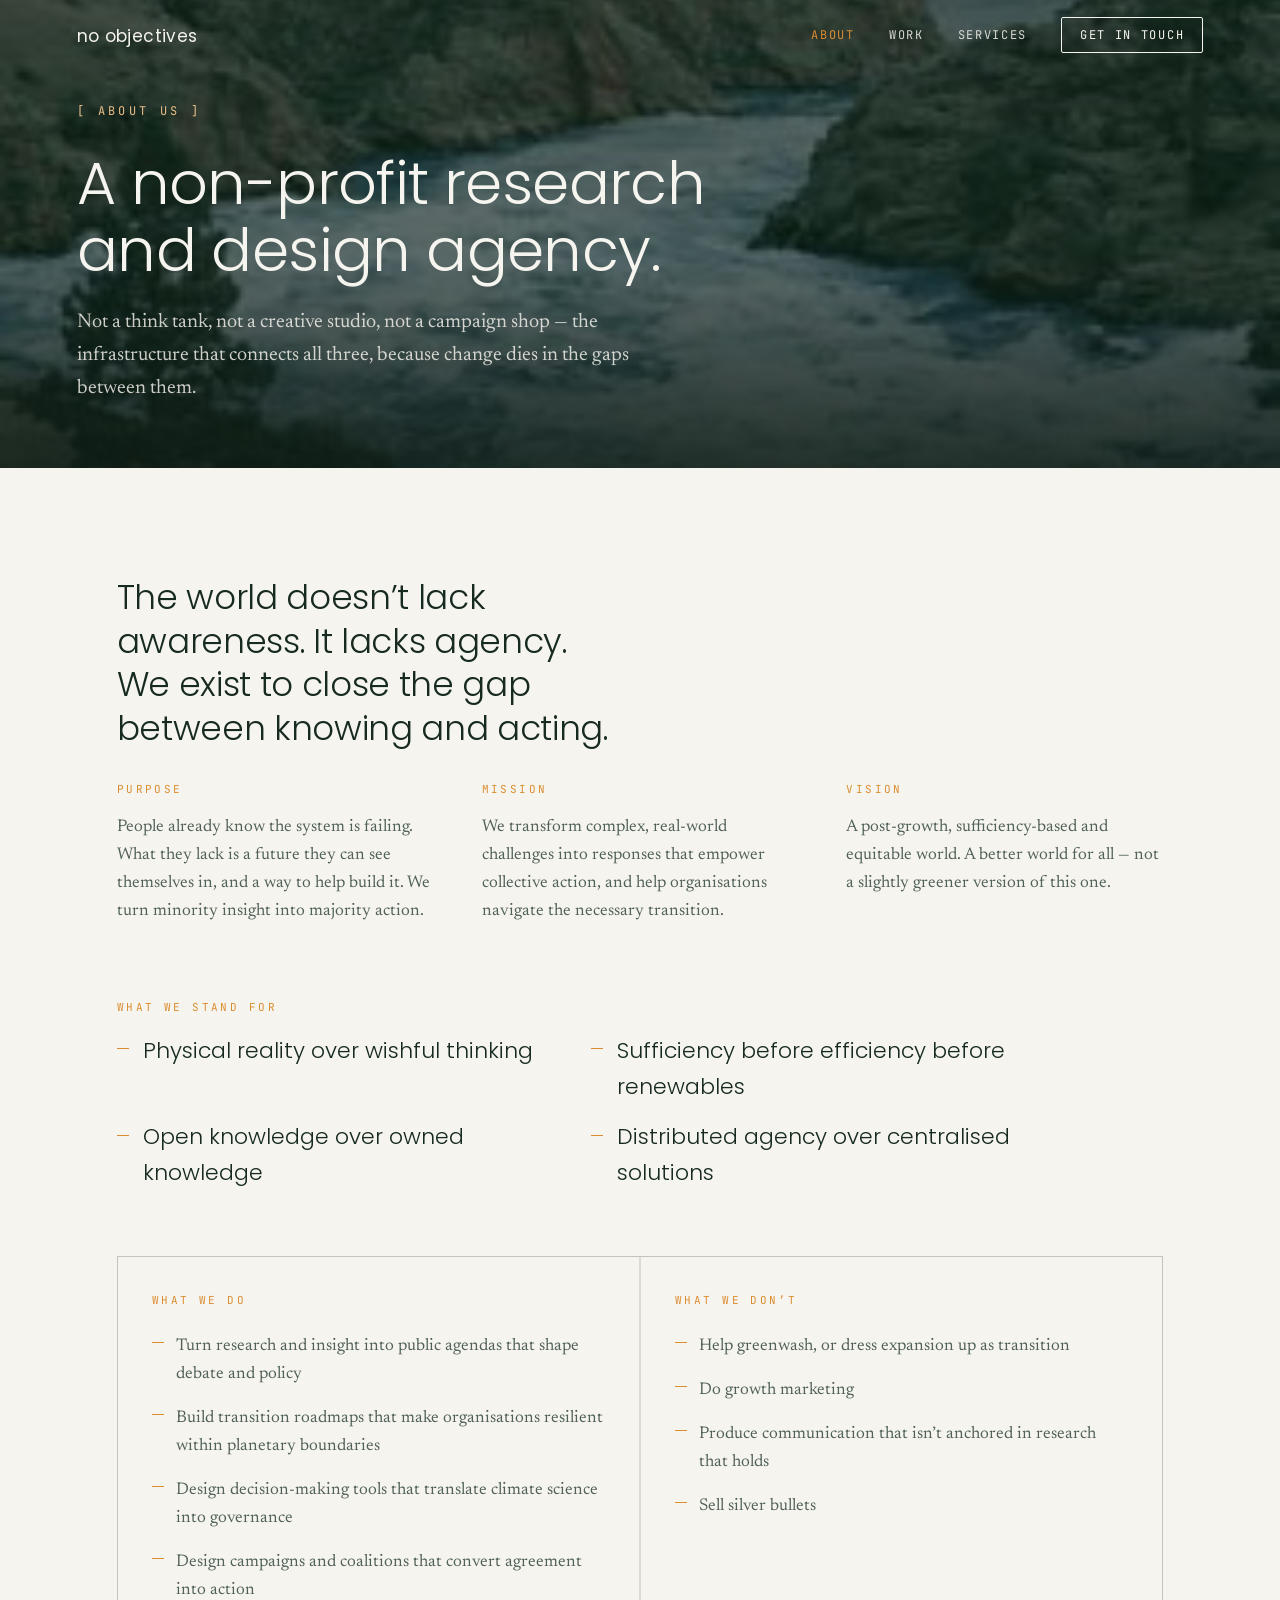
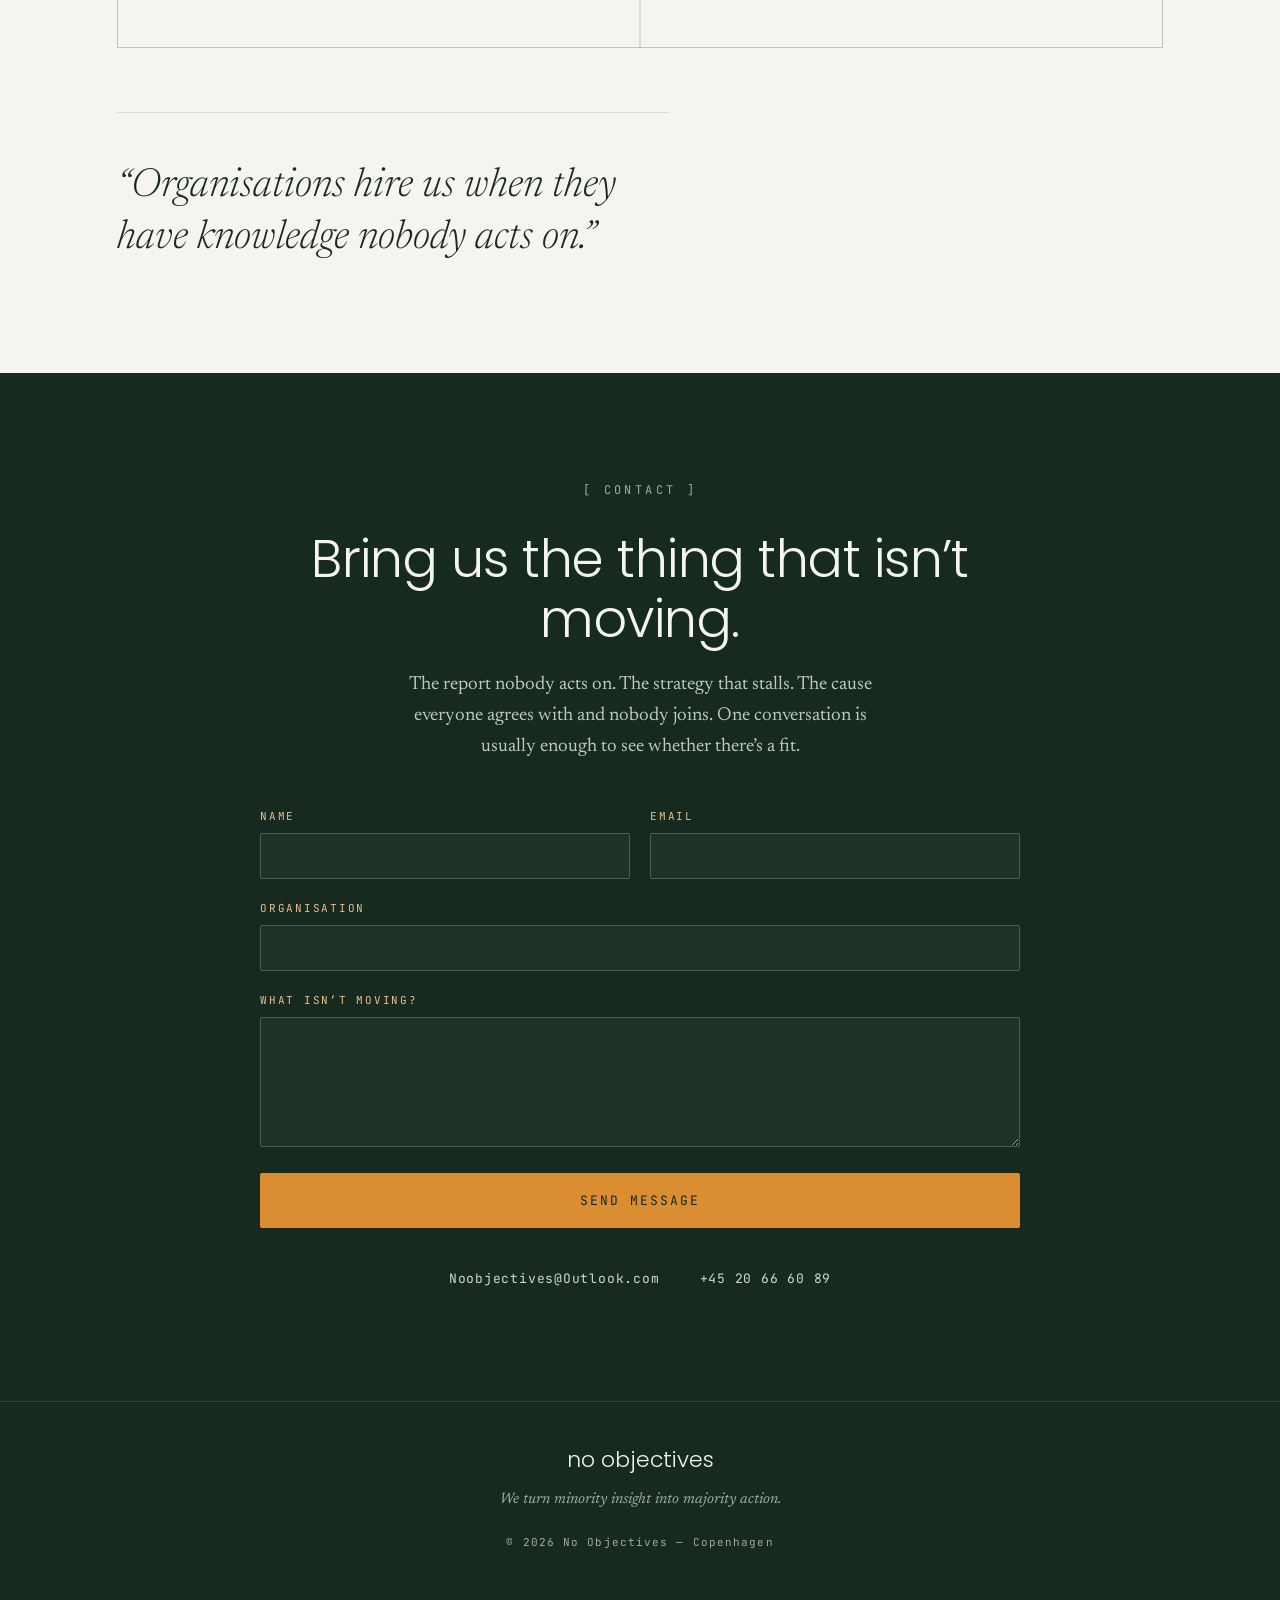
==== about.html @ 053c0f19 "Split site into separate pages, each ending in a contact form Restructure the single scroll into fiv" ====
<!DOCTYPE html>
<html lang="en">
<head>
  <meta charset="UTF-8">
  <meta name="viewport" content="width=device-width, initial-scale=1.0">
  <title>About — No Objectives</title>
  <meta name="description" content="A non-profit research and design agency — the infrastructure that connects research, design and mobilisation.">
  <link rel="preconnect" href="https://fonts.googleapis.com">
  <link rel="preconnect" href="https://fonts.gstatic.com" crossorigin>
  <link href="https://fonts.googleapis.com/css2?family=JetBrains+Mono:wght@400;500&family=Newsreader:ital,opsz,wght@0,6..72,300;0,6..72,400;0,6..72,500;1,6..72,400&family=Poppins:wght@300;400;500&display=swap" rel="stylesheet">
  <link rel="stylesheet" href="css/style.css">
</head>
<body>
  <nav id="nav">
    <a href="index.html" class="nav-logo">no objectives</a>
    <ul class="nav-links">
      <li><a href="about.html" class="active">About</a></li>
      <li><a href="work.html">Work</a></li>
      <li><a href="services.html">Services</a></li>
      <li><a href="contact.html" class="nav-cta">Get in touch</a></li>
    </ul>
    <button class="nav-toggle" id="nav-toggle" aria-label="Toggle menu" aria-expanded="false">
      <span></span><span></span>
    </button>
  </nav>
  <header class="page-header">
    <img class="page-header-img" src="images/about.jpg" alt="A river winding through a green valley with a small tent on its bank">
    <div class="page-header-inner">
      <p class="eyebrow">[ About us ]</p>
      <h1 class="page-title">A non-profit research and design agency.</h1>
      <p class="page-intro">Not a think tank, not a creative studio, not a campaign shop &mdash; the infrastructure that connects all three, because change dies in the gaps between them.</p>
    </div>
  </header>
  <main>
    <section class="section reveal">
      <p class="about-lead">The world doesn&rsquo;t lack awareness. It lacks agency. We exist to close the gap between knowing and acting.</p>
      <div class="about-grid">
        <div class="about-block">
          <p class="about-label">Purpose</p>
          <p class="about-text">People already know the system is failing. What they lack is a future they can see themselves in, and a way to help build it. We turn minority insight into majority action.</p>
        </div>
        <div class="about-block">
          <p class="about-label">Mission</p>
          <p class="about-text">We transform complex, real-world challenges into responses that empower collective action, and help organisations navigate the necessary transition.</p>
        </div>
        <div class="about-block">
          <p class="about-label">Vision</p>
          <p class="about-text">A post-growth, sufficiency-based and equitable world. A better world for all &mdash; not a slightly greener version of this one.</p>
        </div>
      </div>

      <div class="about-values">
        <p class="about-label">What we stand for</p>
        <ul class="values-list">
          <li>Physical reality over wishful thinking</li>
          <li>Sufficiency before efficiency before renewables</li>
          <li>Open knowledge over owned knowledge</li>
          <li>Distributed agency over centralised solutions</li>
        </ul>
      </div>

      <div class="stance">
        <div class="stance-col">
          <p class="about-label">What we do</p>
          <ul>
            <li>Turn research and insight into public agendas that shape debate and policy</li>
            <li>Build transition roadmaps that make organisations resilient within planetary boundaries</li>
            <li>Design decision-making tools that translate climate science into governance</li>
            <li>Design campaigns and coalitions that convert agreement into action</li>
          </ul>
        </div>
        <div class="stance-col">
          <p class="about-label">What we don&rsquo;t</p>
          <ul>
            <li>Help greenwash, or dress expansion up as transition</li>
            <li>Do growth marketing</li>
            <li>Produce communication that isn&rsquo;t anchored in research that holds</li>
            <li>Sell silver bullets</li>
          </ul>
        </div>
      </div>

      <blockquote class="pull-quote">&ldquo;Organisations hire us when they have knowledge nobody acts on.&rdquo;</blockquote>
    </section>
  </main>
  <section id="contact" class="contact-cta reveal">
    <div class="contact-cta-inner">
      <p class="eyebrow eyebrow-light">[ Contact ]</p>
      <h2 class="contact-title">Bring us the thing that isn&rsquo;t moving.</h2>
      <p class="contact-body">The report nobody acts on. The strategy that stalls. The cause everyone agrees with and nobody joins. One conversation is usually enough to see whether there&rsquo;s a fit.</p>
      <form class="cform" action="https://formsubmit.co/Noobjectives@Outlook.com" method="POST">
        <input type="hidden" name="_subject" value="New enquiry from noobjectives.com">
        <input type="hidden" name="_template" value="table">
        <input type="hidden" name="_captcha" value="false">
        <input type="text" name="_honey" class="cform-honey" tabindex="-1" autocomplete="off" aria-hidden="true">
        <div class="cform-grid">
          <div class="cform-field">
            <label for="about-name">Name</label>
            <input id="about-name" name="name" type="text" autocomplete="name" required>
          </div>
          <div class="cform-field">
            <label for="about-email">Email</label>
            <input id="about-email" name="email" type="email" autocomplete="email" required>
          </div>
          <div class="cform-field cform-span">
            <label for="about-org">Organisation</label>
            <input id="about-org" name="organisation" type="text" autocomplete="organization">
          </div>
          <div class="cform-field cform-span">
            <label for="about-msg">What isn&rsquo;t moving?</label>
            <textarea id="about-msg" name="message" rows="5" required></textarea>
          </div>
        </div>
        <button type="submit" class="btn btn-primary btn-lg">Send message</button>
      </form>
      <div class="contact-quick">
        <a href="mailto:Noobjectives@Outlook.com">Noobjectives@Outlook.com</a>
        <a href="tel:+4520666089">+45 20 66 60 89</a>
      </div>
    </div>
  </section>
  <footer class="footer">
    <p class="footer-logo">no objectives</p>
    <p class="footer-tag">We turn minority insight into majority action.</p>
    <p class="footer-copy">&copy; <span id="year"></span> No Objectives &mdash; Copenhagen</p>
  </footer>
  <script src="js/app.js"></script>
</body>
</html>
---- css/style.css ----
/* ═══════════════════════════════════════════════════════════
   No Objectives — brand site
   Palette & type follow the July 2026 brand strategy.
   ═══════════════════════════════════════════════════════════ */

:root {
  /* Brand colours */
  --petrol:      #162A1F;  /* Petroleum green — text & dark bg  */
  --petrol-soft: #213b2d;
  --light-white: #F6F4EE;  /* Light white — main background     */
  --off-white:   #EAE7D8;  /* Off-white — panels                */
  --chalkstone:  #D8CAB0;  /* Chalkstone                        */
  --dusty-green: #506157;  /* Dusty Green — secondary text      */
  --sage:        #A4AA9C;  /* Sage — muted                      */
  --street-grey: #2C3E48;
  --dusty-blue:  #4E595F;
  --amber:       #DA8D31;  /* Amber — accent                    */
  --amber-dim:   #E9BE89;

  /* Roles */
  --bg:      var(--light-white);
  --ink:     var(--petrol);
  --muted:   var(--dusty-green);
  --faint:   var(--sage);
  --accent:  var(--amber);
  --line:    rgba(22, 42, 31, 0.12);

  /* Type */
  --sans:  'Poppins', system-ui, sans-serif;      /* display / headlines */
  --serif: 'Newsreader', Georgia, serif;          /* reading text        */
  --mono:  'JetBrains Mono', ui-monospace, monospace; /* labels / captions */

  --nav-h: 72px;
  --edge:  clamp(20px, 6vw, 120px);
  --maxw:  1200px;
}

*, *::before, *::after { box-sizing: border-box; margin: 0; padding: 0; }

html { scroll-behavior: smooth; }

body {
  font-family: var(--serif);
  background: var(--bg);
  color: var(--ink);
  font-size: 17px;
  line-height: 1.65;
  -webkit-font-smoothing: antialiased;
  text-rendering: optimizeLegibility;
}

img { display: block; max-width: 100%; }
a   { color: inherit; text-decoration: none; }

/* ─── Shared type helpers ─────────────────────────────────── */
.eyebrow {
  font-family: var(--mono);
  font-size: 12px;
  letter-spacing: 0.28em;
  text-transform: uppercase;
  color: var(--muted);
  margin-bottom: 28px;
}
.eyebrow-light { color: var(--sage); }

.section-title {
  font-family: var(--sans);
  font-weight: 300;
  font-size: clamp(24px, 3.4vw, 40px);
  line-height: 1.22;
  letter-spacing: -0.01em;
  max-width: 20ch;
}

/* ─── Buttons ─────────────────────────────────────────────── */
.btn {
  display: inline-flex;
  align-items: center;
  justify-content: center;
  font-family: var(--mono);
  font-size: 12px;
  letter-spacing: 0.16em;
  text-transform: uppercase;
  padding: 15px 30px;
  border: 1px solid transparent;
  border-radius: 2px;
  cursor: pointer;
  transition: background .25s ease, color .25s ease, border-color .25s ease, transform .25s ease;
}
.btn-lg { padding: 18px 40px; font-size: 13px; }

.btn-primary {
  background: var(--amber);
  color: var(--petrol);
}
.btn-primary:hover { background: #c67d24; transform: translateY(-2px); }

.btn-ghost {
  background: transparent;
  border-color: var(--ink);
  color: var(--ink);
}
.btn-ghost:hover { background: var(--ink); color: var(--light-white); }

.btn-ghost-light {
  border-color: rgba(246,244,238,0.5);
  color: var(--light-white);
}
.btn-ghost-light:hover { background: var(--light-white); color: var(--petrol); border-color: var(--light-white); }

/* ─── Navigation ──────────────────────────────────────────── */
nav {
  position: fixed;
  top: 0; left: 0; right: 0;
  height: var(--nav-h);
  display: flex;
  align-items: center;
  justify-content: space-between;
  padding: 0 var(--edge);
  z-index: 100;
  transition: background .3s ease, box-shadow .3s ease, backdrop-filter .3s ease;
}
nav.scrolled {
  background: rgba(246,244,238,0.9);
  backdrop-filter: blur(10px);
  box-shadow: 0 1px 0 var(--line);
}

.nav-logo {
  font-family: var(--sans);
  font-weight: 400;
  font-size: 17px;
  letter-spacing: 0.02em;
  color: var(--light-white);
  transition: color .3s ease;
}
nav.scrolled .nav-logo { color: var(--ink); }

.nav-links {
  display: flex;
  align-items: center;
  gap: 34px;
  list-style: none;
}
.nav-links a {
  font-family: var(--mono);
  font-size: 12px;
  letter-spacing: 0.14em;
  text-transform: uppercase;
  color: var(--light-white);
  opacity: 0.85;
  transition: color .3s ease, opacity .2s ease;
}
.nav-links a:hover { opacity: 1; }
nav.scrolled .nav-links a { color: var(--ink); }

.nav-cta {
  border: 1px solid currentColor;
  padding: 9px 18px;
  border-radius: 2px;
  opacity: 1 !important;
}
.nav-cta:hover { background: var(--amber); border-color: var(--amber); color: var(--petrol) !important; }

.nav-toggle {
  display: none;
  flex-direction: column;
  gap: 5px;
  background: none;
  border: none;
  cursor: pointer;
  padding: 6px;
}
.nav-toggle span {
  width: 24px; height: 1.5px;
  background: var(--light-white);
  transition: background .3s ease, transform .3s ease, opacity .3s ease;
}
nav.scrolled .nav-toggle span { background: var(--ink); }

/* ─── Hero ────────────────────────────────────────────────── */
.hero {
  position: relative;
  min-height: 100vh;
  min-height: 100svh;
  display: flex;
  flex-direction: column;
  justify-content: center;
  align-items: flex-start;
  padding: var(--nav-h) var(--edge) 0;
  overflow: hidden;
  color: var(--light-white);
}
.hero-photo {
  position: absolute;
  inset: 0;
  width: 100%; height: 100%;
  object-fit: cover;
  z-index: 0;
}
.hero-scrim {
  /* darkening for text legibility over a bright photo */
  position: absolute;
  inset: 0;
  z-index: 1;
  background:
    linear-gradient(90deg, rgba(15,28,21,0.78) 0%, rgba(15,28,21,0.42) 48%, rgba(15,28,21,0.18) 100%),
    linear-gradient(0deg,  rgba(15,28,21,0.55) 0%, rgba(15,28,21,0.05) 45%, transparent 70%);
}

.hero-inner {
  position: relative;
  z-index: 2;
  max-width: 900px;
}
.hero-logo {
  font-family: var(--sans);
  font-weight: 300;
  font-size: clamp(34px, 7vw, 82px);
  letter-spacing: 0.01em;
  line-height: 1;
  margin-bottom: 28px;
}
.hero-tagline {
  font-family: var(--serif);
  font-weight: 300;
  font-size: clamp(20px, 3vw, 34px);
  line-height: 1.35;
  max-width: 22ch;
  margin-bottom: 18px;
}
.hero-sub {
  font-family: var(--mono);
  font-size: clamp(12px, 1.4vw, 14px);
  letter-spacing: 0.04em;
  line-height: 1.7;
  color: rgba(246,244,238,0.82);
  max-width: 46ch;
  margin-bottom: 40px;
}
.hero-actions { display: flex; flex-wrap: wrap; gap: 14px; }

.scroll-cue {
  position: absolute;
  bottom: 30px;
  left: 50%;
  transform: translateX(-50%);
  z-index: 2;
  display: flex;
  flex-direction: column;
  align-items: center;
  gap: 8px;
  font-family: var(--mono);
  font-size: 10px;
  letter-spacing: 0.28em;
  text-transform: uppercase;
  color: rgba(246,244,238,0.75);
}
.scroll-cue svg { animation: bob 2s ease-in-out infinite; }
@keyframes bob { 0%,100% { transform: translateY(0); } 50% { transform: translateY(6px); } }

/* ─── Section scaffolding ─────────────────────────────────── */
.section {
  padding: clamp(72px, 12vh, 150px) var(--edge);
  max-width: var(--maxw);
  margin: 0 auto;
}
.section-head { margin-bottom: 60px; }

/* ─── Intro ───────────────────────────────────────────────── */
.intro {
  padding: clamp(80px, 14vh, 170px) var(--edge);
  max-width: var(--maxw);
  margin: 0 auto;
}
.intro-lead {
  font-family: var(--sans);
  font-weight: 300;
  font-size: clamp(22px, 3.2vw, 38px);
  line-height: 1.28;
  letter-spacing: -0.01em;
  max-width: 24ch;
  margin-bottom: 30px;
}
.intro-body {
  font-size: clamp(16px, 1.8vw, 19px);
  color: var(--muted);
  max-width: 60ch;
  margin-bottom: 64px;
}

.nav-cards {
  display: grid;
  grid-template-columns: repeat(2, 1fr);
  gap: 2px;
  background: var(--line);
  border: 1px solid var(--line);
}
.nav-card {
  position: relative;
  background: var(--bg);
  padding: 38px 34px 34px;
  min-height: 190px;
  display: flex;
  flex-direction: column;
  transition: background .3s ease, transform .3s ease;
}
.nav-card:hover { background: var(--off-white); }
.nav-card-index {
  font-family: var(--mono);
  font-size: 12px;
  letter-spacing: 0.2em;
  color: var(--amber);
  margin-bottom: auto;
}
.nav-card-title {
  font-family: var(--sans);
  font-weight: 400;
  font-size: clamp(22px, 2.6vw, 30px);
  margin-top: 30px;
}
.nav-card-desc {
  font-family: var(--mono);
  font-size: 12px;
  letter-spacing: 0.03em;
  color: var(--muted);
  margin-top: 8px;
}
.nav-card-arrow {
  position: absolute;
  top: 34px; right: 34px;
  font-size: 22px;
  color: var(--ink);
  transition: transform .3s ease;
}
.nav-card:hover .nav-card-arrow { transform: translate(4px, -4px); }

/* ─── About ───────────────────────────────────────────────── */
.about-grid {
  display: grid;
  grid-template-columns: repeat(3, 1fr);
  gap: 48px;
  margin-bottom: 72px;
}
.about-label {
  font-family: var(--mono);
  font-size: 11px;
  letter-spacing: 0.22em;
  text-transform: uppercase;
  color: var(--amber);
  margin-bottom: 16px;
}
.about-text { color: var(--muted); }

.about-values { margin-bottom: 64px; }
.values-list {
  list-style: none;
  display: grid;
  grid-template-columns: repeat(2, 1fr);
  gap: 14px 48px;
  max-width: 900px;
}
.values-list li {
  font-family: var(--sans);
  font-weight: 300;
  font-size: clamp(17px, 2vw, 22px);
  padding-left: 26px;
  position: relative;
}
.values-list li::before {
  content: "";
  position: absolute;
  left: 0; top: 0.7em;
  width: 12px; height: 1px;
  background: var(--amber);
}

.pull-quote {
  font-family: var(--serif);
  font-style: italic;
  font-weight: 300;
  font-size: clamp(22px, 3.6vw, 40px);
  line-height: 1.3;
  color: var(--ink);
  border-top: 1px solid var(--line);
  padding-top: 48px;
  max-width: 24ch;
}

/* ─── Work ────────────────────────────────────────────────── */
.work-list {
  border-top: 1px solid var(--line);
}
.work-item {
  display: grid;
  grid-template-columns: 300px 1fr;
  gap: 40px;
  padding: 44px 0;
  border-bottom: 1px solid var(--line);
  transition: padding-left .35s ease;
}
.work-item:hover { padding-left: 12px; }
.work-meta { display: flex; flex-direction: column; gap: 12px; }
.work-tag {
  align-self: flex-start;
  font-family: var(--mono);
  font-size: 11px;
  letter-spacing: 0.14em;
  text-transform: uppercase;
  color: var(--petrol);
  background: var(--chalkstone);
  padding: 5px 12px;
  border-radius: 2px;
}
.work-collab {
  font-family: var(--mono);
  font-size: 11px;
  letter-spacing: 0.03em;
  color: var(--faint);
  line-height: 1.6;
}
.work-title {
  font-family: var(--sans);
  font-weight: 400;
  font-size: clamp(21px, 2.6vw, 30px);
  line-height: 1.2;
  margin-bottom: 8px;
}
.work-tagline {
  font-family: var(--serif);
  font-style: italic;
  font-size: clamp(16px, 1.8vw, 19px);
  color: var(--amber);
  margin-bottom: 14px;
}
.work-desc { color: var(--muted); max-width: 62ch; }

/* ─── Services ────────────────────────────────────────────── */
.services-grid {
  display: grid;
  grid-template-columns: repeat(2, 1fr);
  gap: 2px;
  background: var(--line);
  border: 1px solid var(--line);
}
.service-card {
  background: var(--bg);
  padding: 44px 40px;
  display: flex;
  flex-direction: column;
  transition: background .3s ease;
}
.service-card:hover { background: var(--off-white); }
.service-num {
  font-family: var(--mono);
  font-size: 12px;
  letter-spacing: 0.2em;
  color: var(--amber);
  margin-bottom: 24px;
}
.service-title {
  font-family: var(--sans);
  font-weight: 400;
  font-size: clamp(22px, 2.6vw, 28px);
  margin-bottom: 12px;
}
.service-line {
  font-family: var(--serif);
  font-style: italic;
  font-size: 18px;
  color: var(--ink);
  margin-bottom: 16px;
}
.service-desc { color: var(--muted); margin-bottom: 20px; }
.service-for {
  font-family: var(--mono);
  font-size: 11px;
  letter-spacing: 0.03em;
  line-height: 1.7;
  color: var(--faint);
  margin-top: auto;
}
.services-note {
  margin-top: 48px;
  font-family: var(--serif);
  font-size: clamp(16px, 1.8vw, 20px);
  color: var(--muted);
  max-width: 70ch;
  padding-left: 22px;
  border-left: 2px solid var(--amber);
}

/* ─── Contact ─────────────────────────────────────────────── */
.contact {
  background: var(--petrol);
  color: var(--light-white);
  max-width: none;
  text-align: center;
}
.contact-title {
  font-family: var(--sans);
  font-weight: 300;
  font-size: clamp(30px, 5vw, 58px);
  line-height: 1.15;
  letter-spacing: -0.01em;
  margin-bottom: 24px;
}
.contact-body {
  font-size: clamp(16px, 1.9vw, 20px);
  color: rgba(246,244,238,0.78);
  max-width: 52ch;
  margin: 0 auto 44px;
}
.contact-actions {
  display: flex;
  justify-content: center;
  flex-wrap: wrap;
  gap: 14px;
  margin-bottom: 70px;
}
.contact-details {
  display: flex;
  justify-content: center;
  flex-wrap: wrap;
  gap: 2px;
  max-width: 720px;
  margin: 0 auto;
  border: 1px solid rgba(246,244,238,0.18);
}
.contact-detail {
  flex: 1 1 260px;
  padding: 30px;
  display: flex;
  flex-direction: column;
  gap: 8px;
  transition: background .3s ease;
}
.contact-detail:hover { background: rgba(246,244,238,0.06); }
.contact-detail + .contact-detail { border-left: 1px solid rgba(246,244,238,0.18); }
.contact-detail-label {
  font-family: var(--mono);
  font-size: 11px;
  letter-spacing: 0.22em;
  text-transform: uppercase;
  color: var(--amber-dim);
}
.contact-detail-value {
  font-family: var(--sans);
  font-weight: 300;
  font-size: clamp(17px, 2.2vw, 24px);
  word-break: break-word;
}

/* ─── Footer ──────────────────────────────────────────────── */
.footer {
  background: var(--petrol);
  color: var(--sage);
  padding: 40px var(--edge) 56px;
  border-top: 1px solid rgba(246,244,238,0.12);
  text-align: center;
}
.footer-logo {
  font-family: var(--sans);
  font-weight: 300;
  font-size: 22px;
  color: var(--light-white);
  margin-bottom: 10px;
}
.footer-tag {
  font-family: var(--serif);
  font-style: italic;
  font-size: 15px;
  margin-bottom: 20px;
}
.footer-copy {
  font-family: var(--mono);
  font-size: 11px;
  letter-spacing: 0.1em;
}

/* ─── Nav active state (multi-page) ───────────────────────── */
.nav-links a.active { opacity: 1; color: var(--amber); }
nav.scrolled .nav-links a.active { color: var(--amber); }

/* ─── Inner page header (banner) ──────────────────────────── */
.page-header {
  position: relative;
  min-height: 52vh;
  display: flex;
  align-items: flex-end;
  padding: var(--nav-h) var(--edge) clamp(40px, 7vh, 80px);
  overflow: hidden;
  color: var(--light-white);
}
.page-header-img {
  position: absolute; inset: 0;
  width: 100%; height: 100%;
  object-fit: cover;
  z-index: 0;
}
.page-header::after {
  content: "";
  position: absolute; inset: 0; z-index: 1;
  background:
    linear-gradient(0deg, rgba(15,28,21,0.88) 0%, rgba(15,28,21,0.55) 45%, rgba(15,28,21,0.62) 100%);
}
.page-header-inner { position: relative; z-index: 2; max-width: var(--maxw); margin: 0 auto; width: 100%; }
.page-header .eyebrow { color: var(--amber-dim); }
.page-title {
  font-family: var(--sans);
  font-weight: 300;
  font-size: clamp(30px, 5.2vw, 60px);
  line-height: 1.12;
  letter-spacing: -0.01em;
  max-width: 20ch;
}
.page-intro {
  margin-top: 22px;
  font-size: clamp(16px, 1.9vw, 20px);
  color: rgba(246,244,238,0.82);
  max-width: 56ch;
}

/* ─── Work project blocks (with images) ───────────────────── */
.work-projects { display: flex; flex-direction: column; gap: clamp(56px, 9vh, 110px); }
.project {
  display: grid;
  grid-template-columns: 1fr 1fr;
  gap: clamp(28px, 5vw, 64px);
  align-items: center;
}
.project:nth-child(even) .project-media { order: 2; }
.project-media {
  overflow: hidden;
  border-radius: 3px;
  background: var(--off-white);
  aspect-ratio: 3 / 2;
}
.project-media img {
  width: 100%; height: 100%;
  object-fit: cover;
  transition: transform .6s ease;
}
.project:hover .project-media img { transform: scale(1.03); }
.project-meta { display: flex; align-items: center; gap: 14px; flex-wrap: wrap; margin-bottom: 18px; }
.project-collab {
  font-family: var(--mono);
  font-size: 11px;
  letter-spacing: 0.03em;
  color: var(--faint);
}
.project-title {
  font-family: var(--sans);
  font-weight: 400;
  font-size: clamp(24px, 3vw, 34px);
  line-height: 1.15;
  margin-bottom: 10px;
}
.project-tagline {
  font-family: var(--serif);
  font-style: italic;
  font-size: clamp(17px, 1.9vw, 20px);
  color: var(--amber);
  margin-bottom: 16px;
}
.project-desc { color: var(--muted); }

/* ─── About extras ────────────────────────────────────────── */
.about-lead {
  font-family: var(--sans);
  font-weight: 300;
  font-size: clamp(22px, 3vw, 34px);
  line-height: 1.28;
  letter-spacing: -0.01em;
  max-width: 24ch;
  margin-bottom: 30px;
}
.stance {
  display: grid;
  grid-template-columns: 1fr 1fr;
  gap: 2px;
  background: var(--line);
  border: 1px solid var(--line);
  margin-bottom: 64px;
}
.stance-col { background: var(--bg); padding: 34px; }
.stance-col ul { list-style: none; margin-top: 14px; }
.stance-col li { padding: 8px 0 8px 24px; position: relative; color: var(--muted); }
.stance-col li::before { content: ""; position: absolute; left: 0; top: 1em; width: 12px; height: 1px; background: var(--amber); }

/* ─── How it works (services) ─────────────────────────────── */
.phases { display: grid; grid-template-columns: repeat(3, 1fr); gap: 2px; background: var(--line); border: 1px solid var(--line); margin-top: 56px; }
.phase { background: var(--bg); padding: 34px 30px; }
.phase-num { font-family: var(--mono); font-size: 12px; letter-spacing: 0.2em; color: var(--amber); }
.phase-name { font-family: var(--sans); font-weight: 400; font-size: 21px; margin: 16px 0 10px; }
.phase-desc { color: var(--muted); font-size: 15px; }

/* ─── Contact CTA + form ──────────────────────────────────── */
.contact-cta {
  background: var(--petrol);
  color: var(--light-white);
  padding: clamp(72px, 12vh, 140px) var(--edge);
}
.contact-cta-inner { max-width: 760px; margin: 0 auto; text-align: center; }
.contact-cta .contact-title {
  font-family: var(--sans);
  font-weight: 300;
  font-size: clamp(28px, 4.6vw, 52px);
  line-height: 1.15;
  letter-spacing: -0.01em;
  margin-bottom: 20px;
}
.contact-cta .contact-body {
  font-size: clamp(16px, 1.9vw, 19px);
  color: rgba(246,244,238,0.78);
  max-width: 48ch;
  margin: 0 auto 44px;
}

.cform { text-align: left; }
.cform-grid { display: grid; grid-template-columns: 1fr 1fr; gap: 20px; margin-bottom: 26px; }
.cform-field { display: flex; flex-direction: column; gap: 8px; }
.cform-span { grid-column: 1 / -1; }
.cform label {
  font-family: var(--mono);
  font-size: 11px;
  letter-spacing: 0.16em;
  text-transform: uppercase;
  color: var(--amber-dim);
}
.cform input, .cform textarea {
  font-family: var(--serif);
  font-size: 16px;
  color: var(--light-white);
  background: rgba(246,244,238,0.04);
  border: 1px solid rgba(246,244,238,0.22);
  border-radius: 2px;
  padding: 14px 16px;
  transition: border-color .2s ease, background .2s ease;
  width: 100%;
}
.cform input:focus, .cform textarea:focus {
  outline: none;
  border-color: var(--amber);
  background: rgba(246,244,238,0.07);
}
.cform textarea { resize: vertical; min-height: 130px; }
.cform-honey { position: absolute; left: -9999px; width: 1px; height: 1px; opacity: 0; }
.cform .btn { width: 100%; }

.contact-quick {
  display: flex;
  justify-content: center;
  flex-wrap: wrap;
  gap: 12px 40px;
  margin-top: 40px;
  font-family: var(--mono);
  font-size: 13px;
  letter-spacing: 0.06em;
}
.contact-quick a { color: rgba(246,244,238,0.85); border-bottom: 1px solid transparent; padding-bottom: 2px; transition: border-color .2s ease, color .2s ease; }
.contact-quick a:hover { color: var(--light-white); border-color: var(--amber); }

/* ─── Contact page (dedicated) ────────────────────────────── */
.contact-page {
  display: grid;
  grid-template-columns: 1.1fr 0.9fr;
  gap: clamp(32px, 6vw, 80px);
  max-width: var(--maxw);
  margin: 0 auto;
  padding: clamp(64px, 10vh, 130px) var(--edge);
}
.contact-page .cform label { color: var(--muted); }
.contact-page .cform input, .contact-page .cform textarea {
  color: var(--ink);
  background: #fff;
  border: 1px solid var(--line);
}
.contact-page .cform input:focus, .contact-page .cform textarea:focus { border-color: var(--amber); background: #fff; }
.contact-aside-label {
  font-family: var(--mono); font-size: 11px; letter-spacing: 0.22em; text-transform: uppercase;
  color: var(--amber); margin-bottom: 12px;
}
.contact-aside p { color: var(--muted); margin-bottom: 30px; }
.contact-aside-line { display: block; margin-bottom: 20px; }
.contact-aside-line .lbl { font-family: var(--mono); font-size: 11px; letter-spacing: 0.16em; text-transform: uppercase; color: var(--faint); display: block; margin-bottom: 4px; }
.contact-aside-line .val { font-family: var(--sans); font-weight: 300; font-size: clamp(18px, 2.4vw, 24px); }
.form-note { font-family: var(--mono); font-size: 11px; letter-spacing: 0.02em; color: var(--faint); margin-top: 16px; line-height: 1.6; }

/* ─── Reveal-on-scroll ────────────────────────────────────── */
.reveal { opacity: 0; transform: translateY(24px); transition: opacity .8s ease, transform .8s ease; }
.reveal.in { opacity: 1; transform: none; }

/* ─── Responsive ──────────────────────────────────────────── */
@media (max-width: 820px) {
  .nav-links {
    position: fixed;
    top: var(--nav-h); left: 0; right: 0;
    flex-direction: column;
    align-items: flex-start;
    gap: 0;
    background: var(--petrol);
    padding: 12px var(--edge) 28px;
    transform: translateY(-130%);
    transition: transform .35s ease;
    box-shadow: 0 12px 24px rgba(0,0,0,0.18);
  }
  .nav-links.open { transform: translateY(0); }
  .nav-links li { width: 100%; }
  .nav-links a {
    display: block;
    color: var(--light-white) !important;
    padding: 16px 0;
    border-bottom: 1px solid rgba(246,244,238,0.12);
    width: 100%;
    opacity: 1;
  }
  .nav-cta { border: none; padding: 16px 0; }
  .nav-cta:hover { background: none; color: var(--amber) !important; }
  .nav-toggle { display: flex; }
  nav.menu-open { background: var(--petrol); }
  nav.menu-open .nav-logo { color: var(--light-white); }
  nav.menu-open .nav-toggle span { background: var(--light-white); }

  .about-grid { grid-template-columns: 1fr; gap: 36px; }
  .values-list { grid-template-columns: 1fr; }
  .work-item { grid-template-columns: 1fr; gap: 16px; }
  .work-item:hover { padding-left: 0; }

  .project { grid-template-columns: 1fr; gap: 22px; }
  .project:nth-child(even) .project-media { order: 0; }
  .contact-page { grid-template-columns: 1fr; }
  .stance { grid-template-columns: 1fr; }
  .phases { grid-template-columns: 1fr; }
}

@media (max-width: 560px) {
  .nav-cards { grid-template-columns: 1fr; }
  .services-grid { grid-template-columns: 1fr; }
  .contact-detail + .contact-detail { border-left: none; border-top: 1px solid rgba(246,244,238,0.18); }
  .hero-actions .btn, .contact-actions .btn { flex: 1 1 auto; }
  .cform-grid { grid-template-columns: 1fr; }
}

/* ─── Reduced motion ──────────────────────────────────────── */
@media (prefers-reduced-motion: reduce) {
  html { scroll-behavior: auto; }
  .reveal { opacity: 1; transform: none; transition: none; }
  .scroll-cue svg { animation: none; }
}
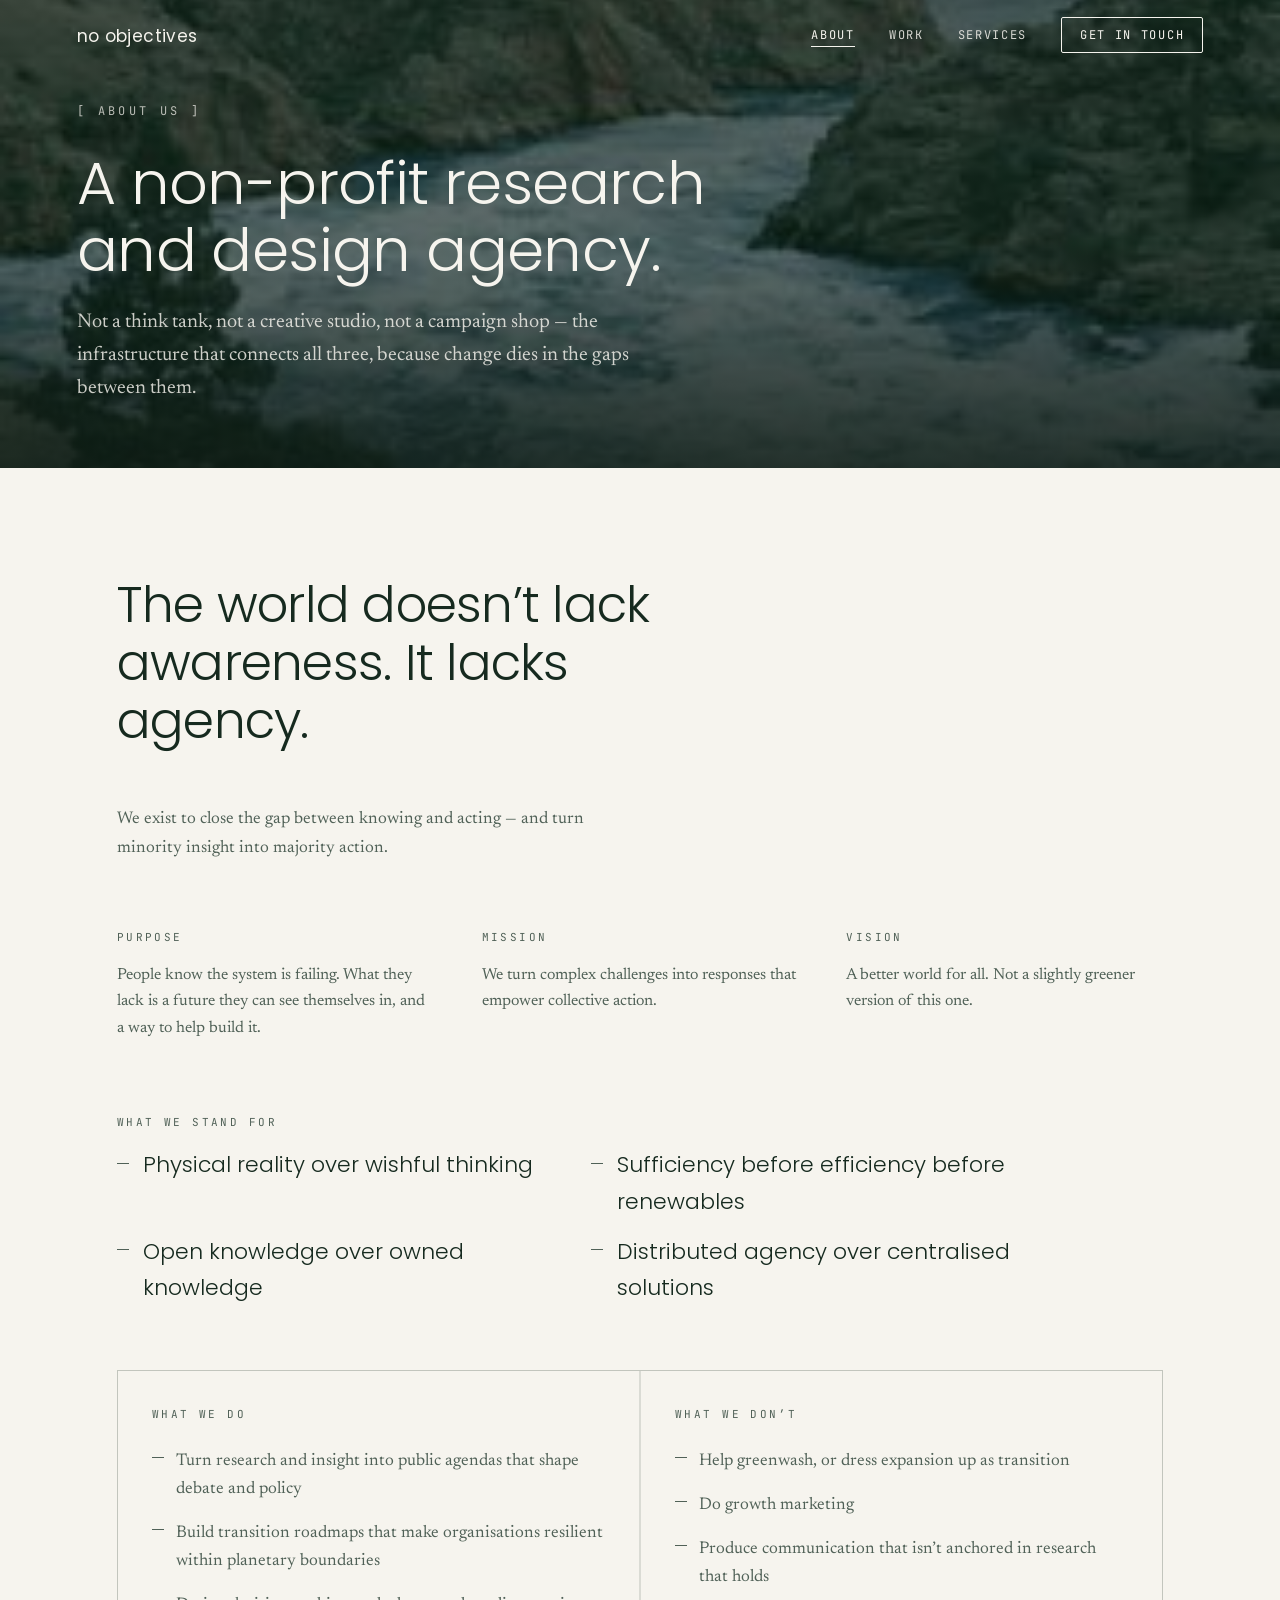
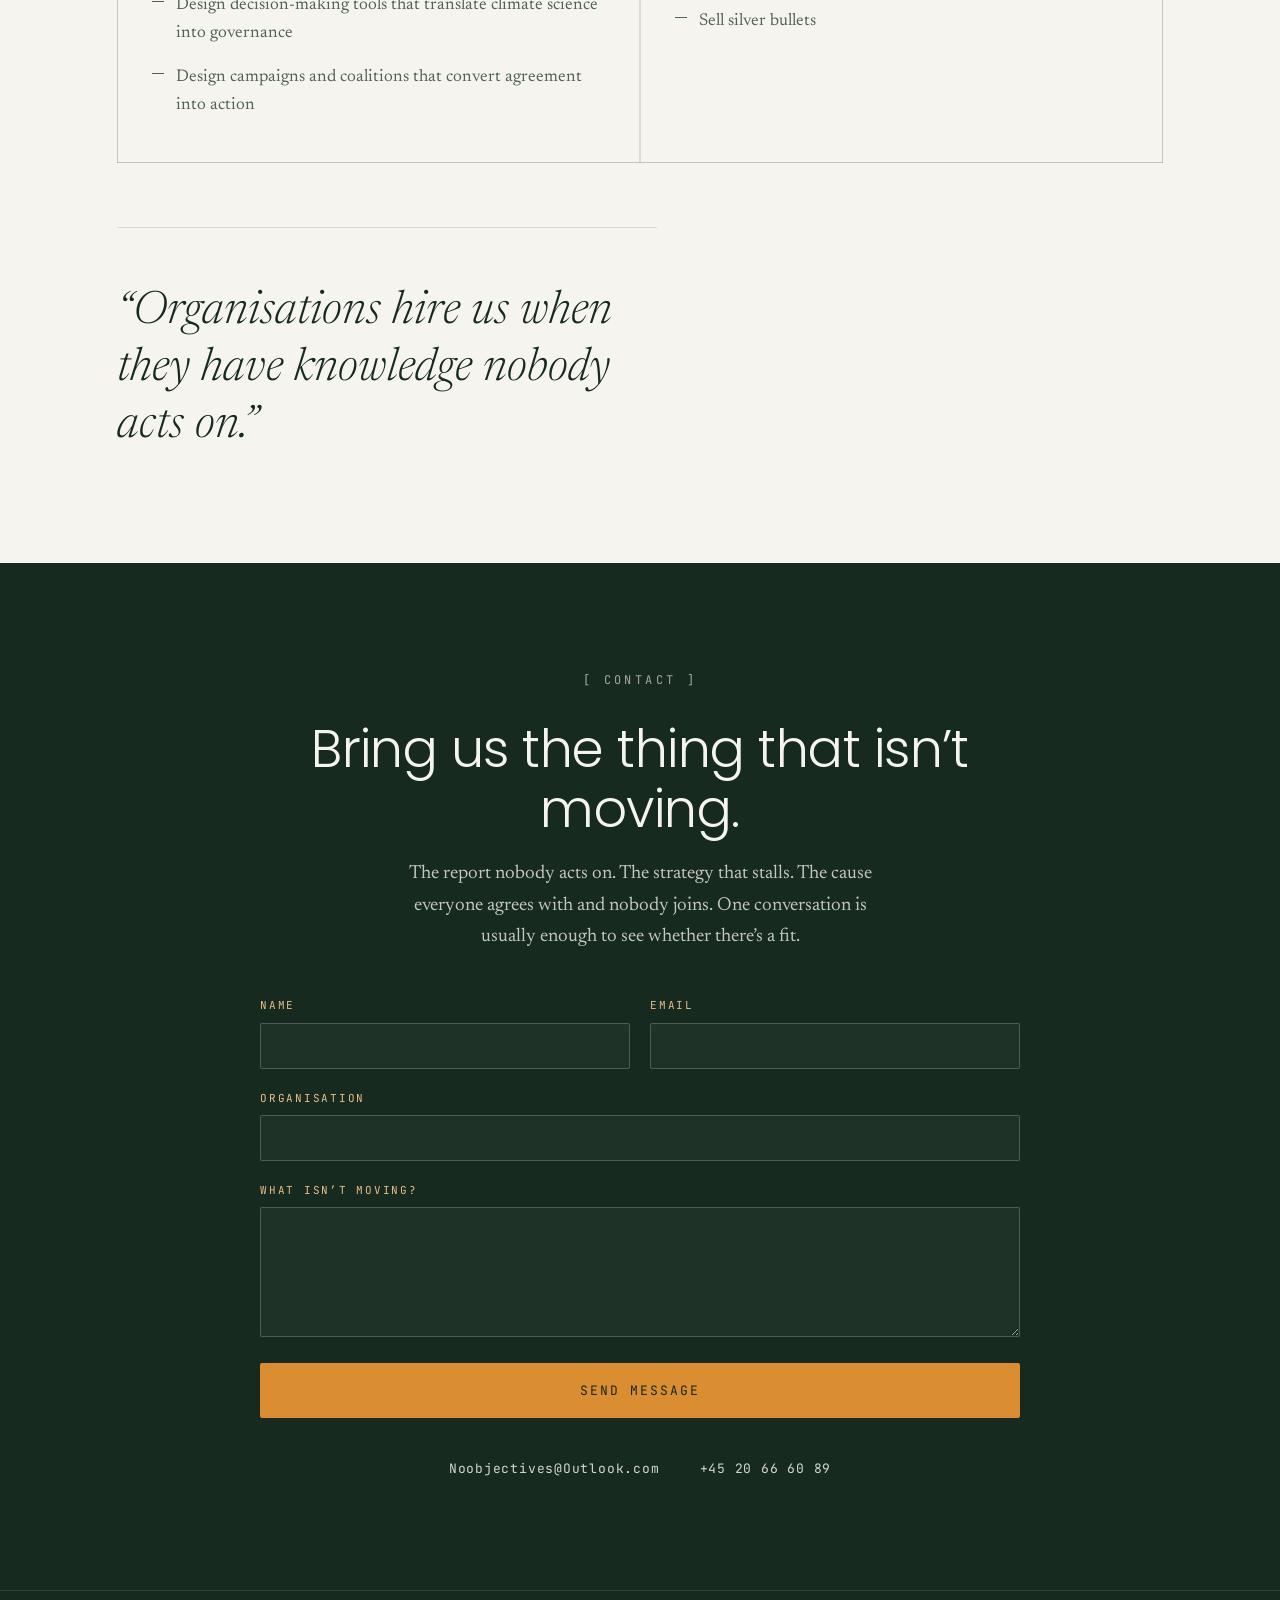
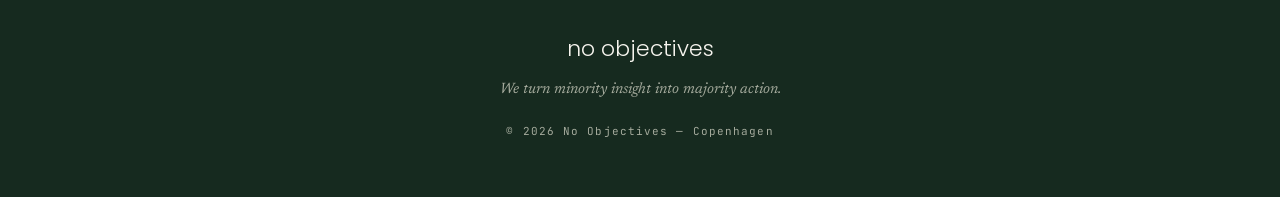
==== commit 364a448e: "Simplify hierarchy, reserve amber for contact, tighten copy - Reserve the amber accent exclusively f" ====
--- a/about.html
+++ b/about.html
@@ -33,19 +33,20 @@
   </header>
   <main>
     <section class="section reveal">
-      <p class="about-lead">The world doesn&rsquo;t lack awareness. It lacks agency. We exist to close the gap between knowing and acting.</p>
+      <p class="about-lead">The world doesn&rsquo;t lack awareness. It lacks agency.</p>
+      <p class="lead-support">We exist to close the gap between knowing and acting &mdash; and turn minority insight into majority action.</p>
       <div class="about-grid">
         <div class="about-block">
           <p class="about-label">Purpose</p>
-          <p class="about-text">People already know the system is failing. What they lack is a future they can see themselves in, and a way to help build it. We turn minority insight into majority action.</p>
+          <p class="about-text">People know the system is failing. What they lack is a future they can see themselves in, and a way to help build it.</p>
         </div>
         <div class="about-block">
           <p class="about-label">Mission</p>
-          <p class="about-text">We transform complex, real-world challenges into responses that empower collective action, and help organisations navigate the necessary transition.</p>
+          <p class="about-text">We turn complex challenges into responses that empower collective action.</p>
         </div>
         <div class="about-block">
           <p class="about-label">Vision</p>
-          <p class="about-text">A post-growth, sufficiency-based and equitable world. A better world for all &mdash; not a slightly greener version of this one.</p>
+          <p class="about-text">A better world for all. Not a slightly greener version of this one.</p>
         </div>
       </div>
 
--- a/css/style.css
+++ b/css/style.css
@@ -95,6 +95,10 @@
 }
 .btn-primary:hover { background: #c67d24; transform: translateY(-2px); }
 
+/* Light solid button — used on the hero (keeps amber reserved for contact) */
+.btn-light { background: var(--light-white); color: var(--petrol); }
+.btn-light:hover { background: #ffffff; transform: translateY(-2px); }
+
 .btn-ghost {
   background: transparent;
   border-color: var(--ink);
@@ -276,17 +280,18 @@
 .intro-lead {
   font-family: var(--sans);
   font-weight: 300;
-  font-size: clamp(22px, 3.2vw, 38px);
-  line-height: 1.28;
-  letter-spacing: -0.01em;
-  max-width: 24ch;
-  margin-bottom: 30px;
+  font-size: clamp(30px, 5.4vw, 58px);
+  line-height: 1.14;
+  letter-spacing: -0.015em;
+  max-width: 16ch;
+  margin-bottom: 28px;
 }
 .intro-body {
-  font-size: clamp(16px, 1.8vw, 19px);
+  font-size: 16px;
+  line-height: 1.7;
   color: var(--muted);
-  max-width: 60ch;
-  margin-bottom: 64px;
+  max-width: 46ch;
+  margin-bottom: 72px;
 }
 
 .nav-cards {
@@ -310,7 +315,7 @@
   font-family: var(--mono);
   font-size: 12px;
   letter-spacing: 0.2em;
-  color: var(--amber);
+  color: var(--muted);
   margin-bottom: auto;
 }
 .nav-card-title {
@@ -347,10 +352,10 @@
   font-size: 11px;
   letter-spacing: 0.22em;
   text-transform: uppercase;
-  color: var(--amber);
+  color: var(--muted);
   margin-bottom: 16px;
 }
-.about-text { color: var(--muted); }
+.about-text { color: var(--muted); font-size: 16px; }
 
 .about-values { margin-bottom: 64px; }
 .values-list {
@@ -372,19 +377,19 @@
   position: absolute;
   left: 0; top: 0.7em;
   width: 12px; height: 1px;
-  background: var(--amber);
+  background: var(--dusty-green);
 }
 
 .pull-quote {
   font-family: var(--serif);
   font-style: italic;
   font-weight: 300;
-  font-size: clamp(22px, 3.6vw, 40px);
-  line-height: 1.3;
+  font-size: clamp(26px, 4.6vw, 46px);
+  line-height: 1.24;
   color: var(--ink);
   border-top: 1px solid var(--line);
-  padding-top: 48px;
-  max-width: 24ch;
+  padding-top: 56px;
+  max-width: 20ch;
 }
 
 /* ─── Work ────────────────────────────────────────────────── */
@@ -430,7 +435,7 @@
   font-family: var(--serif);
   font-style: italic;
   font-size: clamp(16px, 1.8vw, 19px);
-  color: var(--amber);
+  color: var(--dusty-green);
   margin-bottom: 14px;
 }
 .work-desc { color: var(--muted); max-width: 62ch; }
@@ -455,7 +460,7 @@
   font-family: var(--mono);
   font-size: 12px;
   letter-spacing: 0.2em;
-  color: var(--amber);
+  color: var(--muted);
   margin-bottom: 24px;
 }
 .service-title {
@@ -471,7 +476,7 @@
   color: var(--ink);
   margin-bottom: 16px;
 }
-.service-desc { color: var(--muted); margin-bottom: 20px; }
+.service-desc { color: var(--muted); font-size: 15px; margin-bottom: 20px; }
 .service-for {
   font-family: var(--mono);
   font-size: 11px;
@@ -487,7 +492,7 @@
   color: var(--muted);
   max-width: 70ch;
   padding-left: 22px;
-  border-left: 2px solid var(--amber);
+  border-left: 2px solid var(--sage);
 }
 
 /* ─── Contact ─────────────────────────────────────────────── */
@@ -579,8 +584,8 @@
 }
 
 /* ─── Nav active state (multi-page) ───────────────────────── */
-.nav-links a.active { opacity: 1; color: var(--amber); }
-nav.scrolled .nav-links a.active { color: var(--amber); }
+.nav-links a.active { opacity: 1; }
+.nav-links a.active:not(.nav-cta) { border-bottom: 1px solid currentColor; padding-bottom: 3px; }
 
 /* ─── Inner page header (banner) ──────────────────────────── */
 .page-header {
@@ -605,7 +610,7 @@
     linear-gradient(0deg, rgba(15,28,21,0.88) 0%, rgba(15,28,21,0.55) 45%, rgba(15,28,21,0.62) 100%);
 }
 .page-header-inner { position: relative; z-index: 2; max-width: var(--maxw); margin: 0 auto; width: 100%; }
-.page-header .eyebrow { color: var(--amber-dim); }
+.page-header .eyebrow { color: rgba(246,244,238,0.72); }
 .page-title {
   font-family: var(--sans);
   font-weight: 300;
@@ -660,20 +665,27 @@
   font-family: var(--serif);
   font-style: italic;
   font-size: clamp(17px, 1.9vw, 20px);
-  color: var(--amber);
+  color: var(--dusty-green);
   margin-bottom: 16px;
 }
-.project-desc { color: var(--muted); }
+.project-desc { color: var(--muted); font-size: 16px; max-width: 46ch; }
 
 /* ─── About extras ────────────────────────────────────────── */
 .about-lead {
   font-family: var(--sans);
   font-weight: 300;
-  font-size: clamp(22px, 3vw, 34px);
-  line-height: 1.28;
-  letter-spacing: -0.01em;
-  max-width: 24ch;
-  margin-bottom: 30px;
+  font-size: clamp(28px, 4.6vw, 50px);
+  line-height: 1.16;
+  letter-spacing: -0.015em;
+  max-width: 18ch;
+  margin-bottom: 56px;
+}
+.lead-support {
+  font-size: 17px;
+  line-height: 1.7;
+  color: var(--muted);
+  max-width: 50ch;
+  margin-bottom: 64px;
 }
 .stance {
   display: grid;
@@ -686,12 +698,12 @@
 .stance-col { background: var(--bg); padding: 34px; }
 .stance-col ul { list-style: none; margin-top: 14px; }
 .stance-col li { padding: 8px 0 8px 24px; position: relative; color: var(--muted); }
-.stance-col li::before { content: ""; position: absolute; left: 0; top: 1em; width: 12px; height: 1px; background: var(--amber); }
+.stance-col li::before { content: ""; position: absolute; left: 0; top: 1em; width: 12px; height: 1px; background: var(--dusty-green); }
 
 /* ─── How it works (services) ─────────────────────────────── */
 .phases { display: grid; grid-template-columns: repeat(3, 1fr); gap: 2px; background: var(--line); border: 1px solid var(--line); margin-top: 56px; }
 .phase { background: var(--bg); padding: 34px 30px; }
-.phase-num { font-family: var(--mono); font-size: 12px; letter-spacing: 0.2em; color: var(--amber); }
+.phase-num { font-family: var(--mono); font-size: 12px; letter-spacing: 0.2em; color: var(--muted); }
 .phase-name { font-family: var(--sans); font-weight: 400; font-size: 21px; margin: 16px 0 10px; }
 .phase-desc { color: var(--muted); font-size: 15px; }
 
